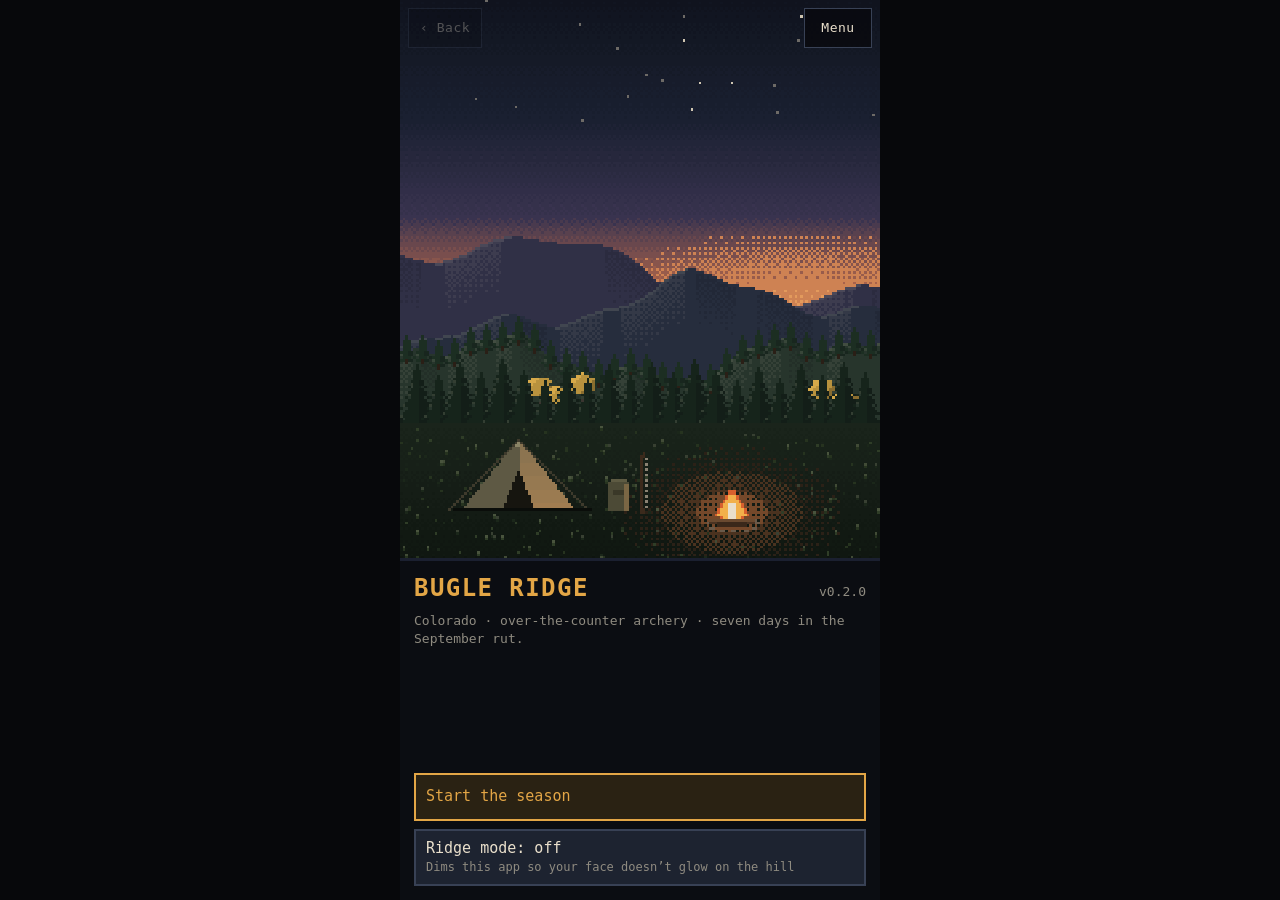
==== docs/index.html @ 1f30600f "Add Bugle Ridge v0.2.0: Colorado archery season - HTML5 canvas game in www/: glassing, stalk plannin" ====
<!doctype html>
<html lang="en">
<head>
<meta charset="utf-8">
<meta name="viewport" content="width=device-width,initial-scale=1,maximum-scale=1,user-scalable=no,viewport-fit=cover">
<meta name="theme-color" content="#07080b">
<meta name="description" content="Bugle Ridge: an offline spot-and-stalk elk hunting game. Colorado archery in the September rut.">
<meta name="mobile-web-app-capable" content="yes">
<meta name="apple-mobile-web-app-capable" content="yes">
<meta name="apple-mobile-web-app-status-bar-style" content="black">
<meta name="apple-mobile-web-app-title" content="Bugle Ridge">
<title>Bugle Ridge</title>
<link rel="manifest" href="manifest.webmanifest">
<link rel="icon" href="icons/icon-192.png">
<link rel="apple-touch-icon" href="icons/apple-touch-icon.png">
<link rel="stylesheet" href="style.css">
</head>
<body>
<div id="app">
  <canvas id="scene" width="180" height="240"></canvas>
  <div id="nav"><button class="navbtn" id="nav-back">‹ Back</button><button class="navbtn" id="nav-menu">Menu</button></div>
  <div id="hud"></div>
  <div id="overlay" hidden></div>
</div>
<script src="js/core.js"></script>
<script src="js/data.js"></script>
<script src="js/camp.js"></script>
<script src="js/glass.js"></script>
<script src="js/stalk.js"></script>
<script src="js/call.js"></script>
<script src="js/shot.js"></script>
<script src="js/range.js"></script>
<script src="js/debrief.js"></script>
<script>
BR.start();
if ('serviceWorker' in navigator && (location.protocol === 'https:' || /^(localhost|127\.0\.0\.1)$/.test(location.hostname))) {
  navigator.serviceWorker.register('sw.js').catch(() => {});
}
</script>
</body>
</html>
---- docs/style.css ----
*{box-sizing:border-box;margin:0;padding:0;-webkit-tap-highlight-color:transparent}
html,body{height:100%;background:#07080b;color:#e9dfcb;overflow:hidden;touch-action:none;user-select:none;-webkit-user-select:none;-webkit-touch-callout:none}
body{font:500 15px/1.3 "Droid Sans Mono","Roboto Mono",ui-monospace,Menlo,monospace}
[hidden]{display:none!important}
#app{position:relative;height:100%;height:100dvh;display:flex;flex-direction:column;max-width:480px;margin:0 auto}
#nav{position:absolute;top:0;left:0;right:0;z-index:5;display:flex;justify-content:space-between;padding:calc(env(safe-area-inset-top) + 8px) 8px 0;pointer-events:none}
.navbtn{pointer-events:auto;min-height:40px;min-width:68px;padding:8px 12px;font:inherit;font-size:13px;letter-spacing:.04em;color:#e9dfcb;background:rgba(7,8,11,.74);border:0;border-radius:0;box-shadow:inset 0 0 0 1px #384155}
.navbtn:active{background:#2a3244}
.navbtn:disabled{opacity:.3}
#overlay{position:absolute;inset:0;z-index:10;display:flex;flex-direction:column;justify-content:flex-end;background:rgba(4,5,8,.72)}
.sheet{display:flex;flex-direction:column;gap:8px;max-height:88%;padding:16px 14px calc(16px + env(safe-area-inset-bottom));background:#0b0d12;border-top:3px solid #e3a646;overflow:hidden}
.help p{font-size:14px;line-height:1.45;color:#d9d2c3}
.help b{color:#e3a646;font-weight:600}
.pin{display:inline-block;width:10px;height:10px;margin:0 3px 0 9px;vertical-align:-1px}
.g5{display:grid;grid-template-columns:repeat(5,1fr);gap:6px}
.g5 .btn{text-align:center;padding:8px 0;min-height:44px}
.btn.sel{box-shadow:inset 0 0 0 2px #e3a646;color:#e3a646}
#scene{display:block;flex:none;width:100%;aspect-ratio:3/4;height:auto;max-height:62vh;object-fit:cover;image-rendering:-webkit-optimize-contrast;image-rendering:crisp-edges;image-rendering:pixelated;background:#0c0f17;touch-action:none}
body.ridge #app{filter:brightness(.45)}
#hud{flex:1;min-height:0;display:flex;flex-direction:column;gap:8px;padding:12px 14px calc(14px + env(safe-area-inset-bottom));background:#0b0d12;border-top:3px solid #1b2030;overflow:hidden}
.row{display:flex;justify-content:space-between;align-items:baseline;gap:10px}
.t{font-weight:700;letter-spacing:.06em}
.dim{color:#8f8b80}.hi{color:#e3a646}.ok{color:#93a67a}.bad{color:#cf5a51}
.sm{font-size:13px}
.sp{flex:1}
.btn{display:block;width:100%;min-height:48px;padding:10px 12px;font:inherit;text-align:left;color:#e9dfcb;background:#1d2330;border:0;border-radius:0;box-shadow:inset 0 0 0 2px #384155}
.btn:active,.btn.on{background:#2a3244}
.btn.go{background:#2a2213;box-shadow:inset 0 0 0 2px #e3a646;color:#e3a646}
.btn.go:active{background:#3a2e17}
.btn.hold{text-align:center;min-height:64px;background:#141d17;box-shadow:inset 0 0 0 2px #93a67a;color:#93a67a;letter-spacing:.06em}
.btn.hold.on{background:#26382a}
.btn:disabled{opacity:.38}
.btn small{display:block;margin-top:2px;font-size:12px;color:#8f8b80}
.btn.go small{color:#b38a45}
.g2{display:grid;grid-template-columns:1fr 1fr;gap:8px}
.g2 .btn{text-align:center;padding:8px 6px;min-height:44px}
.meter{display:inline-flex;gap:3px;vertical-align:middle}
.meter i{width:14px;height:10px;background:#2a3040}
.meter i.f{background:#93a67a}.meter.warn i.f{background:#e3a646}.meter.bad i.f{background:#cf5a51}
.quote{font-size:16px;line-height:1.4}
.list{flex:1;min-height:0;overflow-y:auto;touch-action:pan-y;display:flex;flex-direction:column;gap:8px}
.tagline{font-size:13px;color:#8f8b80;line-height:1.4}
.toast{color:#e3a646}
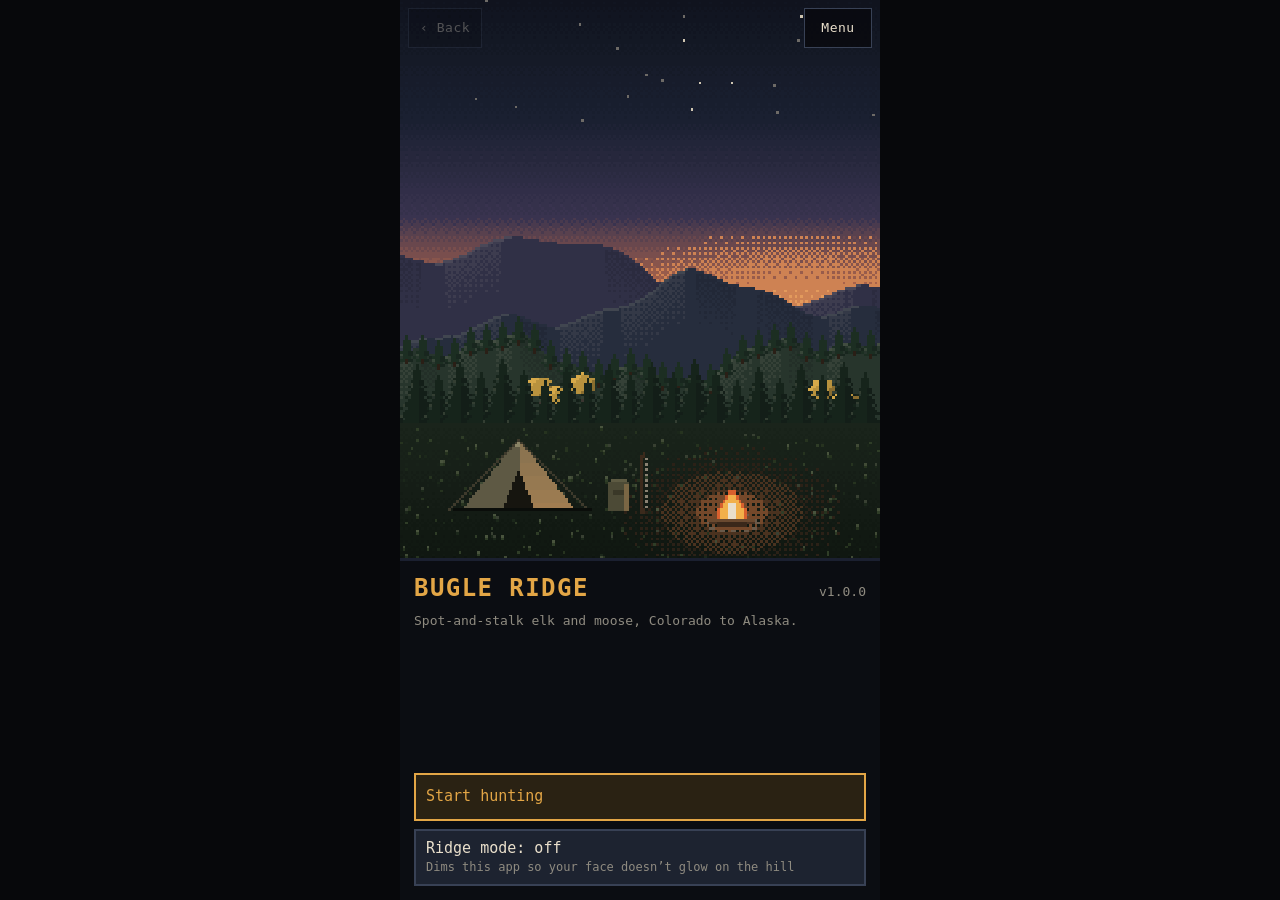
==== commit af7c9645: "Bugle Ridge 1.0: the full trail - Six chapters: Colorado archery, Colorado 2nd rifle (cow tag), Idah" ====
--- a/docs/index.html
+++ b/docs/index.html
@@ -4,7 +4,7 @@
 <meta charset="utf-8">
 <meta name="viewport" content="width=device-width,initial-scale=1,maximum-scale=1,user-scalable=no,viewport-fit=cover">
 <meta name="theme-color" content="#07080b">
-<meta name="description" content="Bugle Ridge: an offline spot-and-stalk elk hunting game. Colorado archery in the September rut.">
+<meta name="description" content="Bugle Ridge: an offline spot-and-stalk elk and moose hunting game, Colorado to Alaska.">
 <meta name="mobile-web-app-capable" content="yes">
 <meta name="apple-mobile-web-app-capable" content="yes">
 <meta name="apple-mobile-web-app-status-bar-style" content="black">
@@ -24,6 +24,9 @@
 </div>
 <script src="js/core.js"></script>
 <script src="js/data.js"></script>
+<script src="js/sprites.js"></script>
+<script src="js/animals.js"></script>
+<script src="js/season.js"></script>
 <script src="js/camp.js"></script>
 <script src="js/glass.js"></script>
 <script src="js/stalk.js"></script>
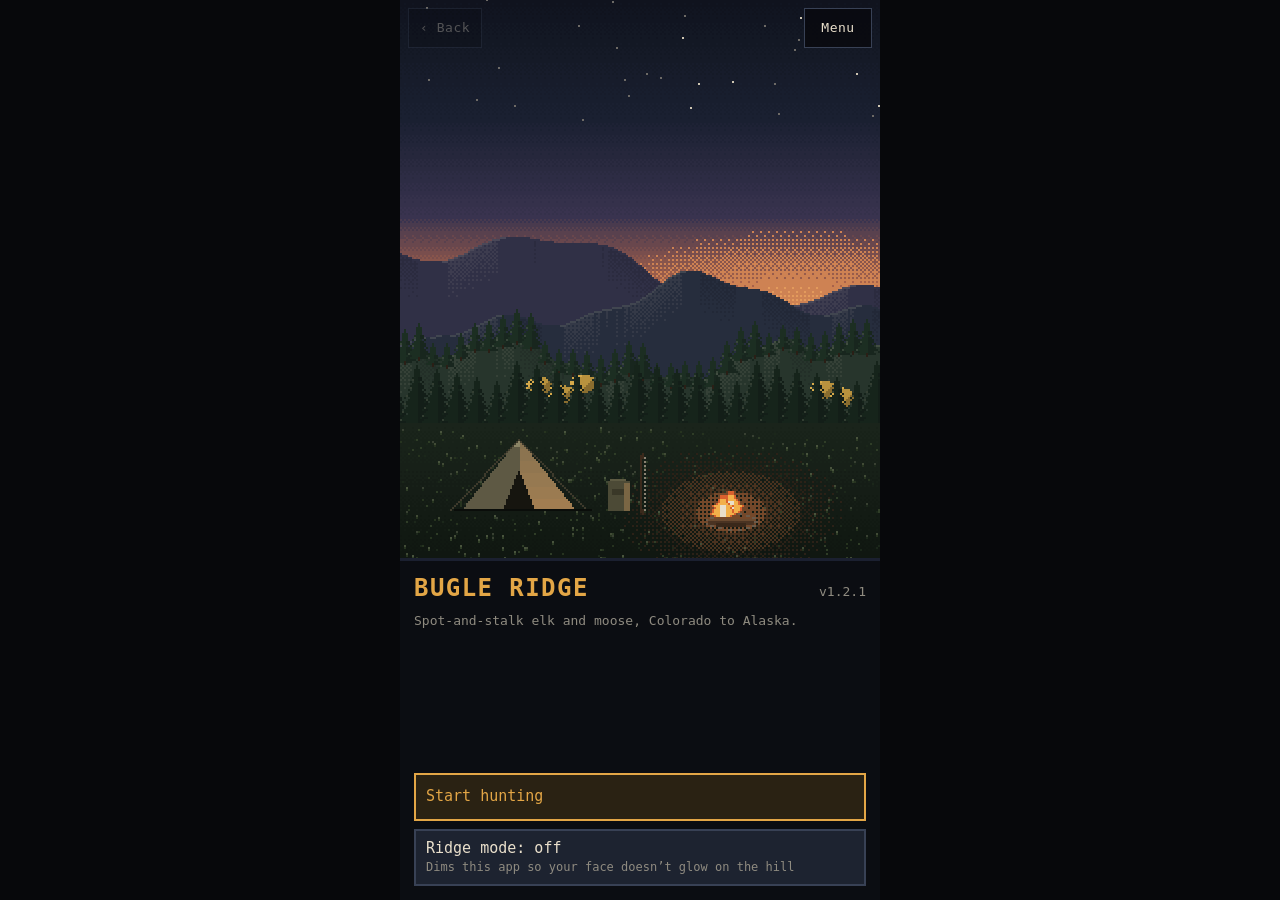
==== commit 6c354f1d: "Bugle Ridge 1.2.1: full 240x320 canvas, kill zones on range targets - The canvas bitmap was still 18" ====
--- a/docs/index.html
+++ b/docs/index.html
@@ -17,7 +17,7 @@
 </head>
 <body>
 <div id="app">
-  <canvas id="scene" width="180" height="240"></canvas>
+  <canvas id="scene" width="240" height="320"></canvas>
   <div id="nav"><button class="navbtn" id="nav-back">‹ Back</button><button class="navbtn" id="nav-menu">Menu</button></div>
   <div id="hud"></div>
   <div id="overlay" hidden></div>
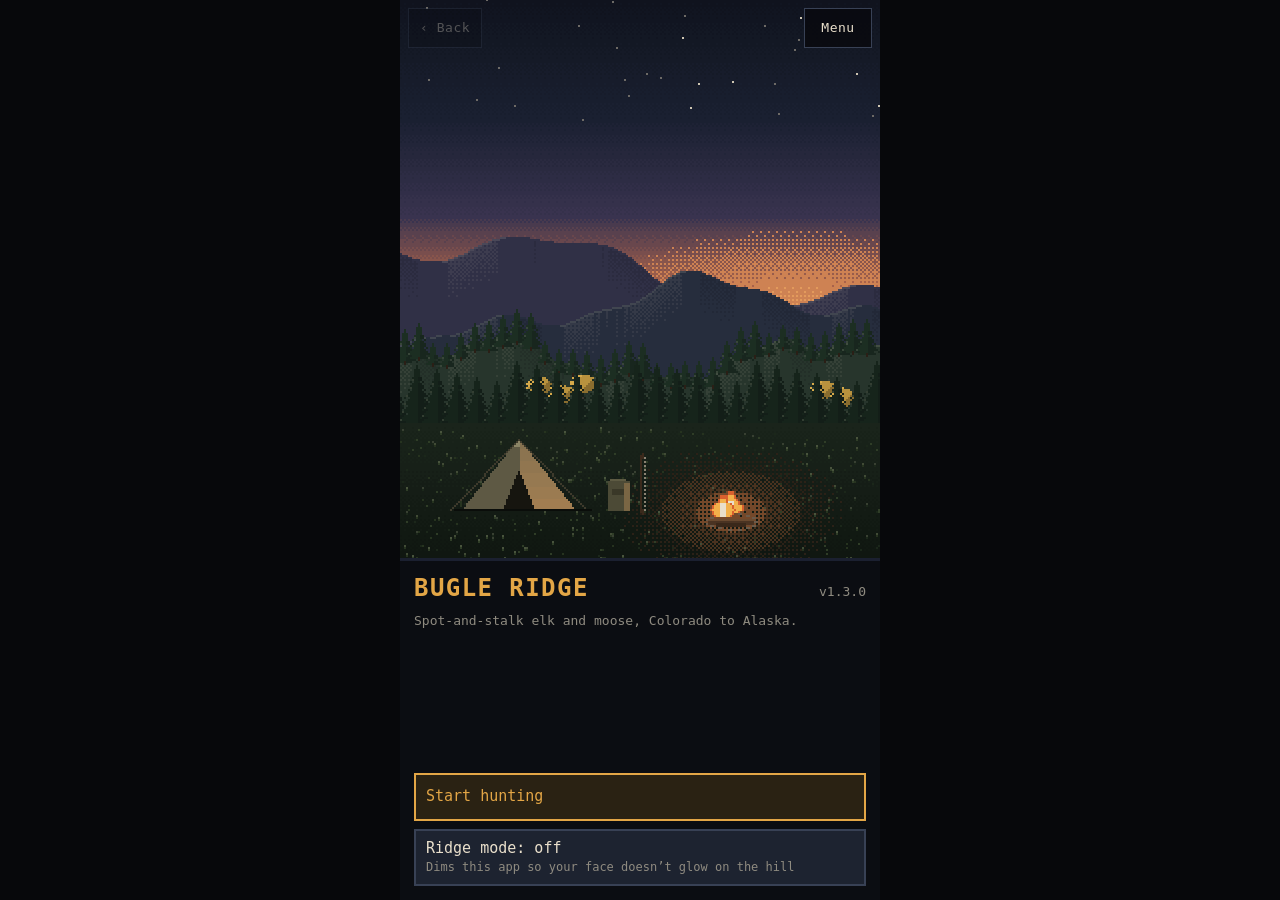
==== commit a995cf73: "Bugle Ridge 1.3.0: people drawn like the animals, native mode, 1-in-10 dysentery - people.js: Hank, " ====
--- a/docs/index.html
+++ b/docs/index.html
@@ -26,6 +26,7 @@
 <script src="js/data.js"></script>
 <script src="js/sprites.js"></script>
 <script src="js/animals.js"></script>
+<script src="js/people.js"></script>
 <script src="js/season.js"></script>
 <script src="js/camp.js"></script>
 <script src="js/glass.js"></script>
@@ -34,6 +35,7 @@
 <script src="js/shot.js"></script>
 <script src="js/range.js"></script>
 <script src="js/debrief.js"></script>
+<script src="js/native.js"></script>
 <script>
 BR.start();
 if ('serviceWorker' in navigator && (location.protocol === 'https:' || /^(localhost|127\.0\.0\.1)$/.test(location.hostname))) {
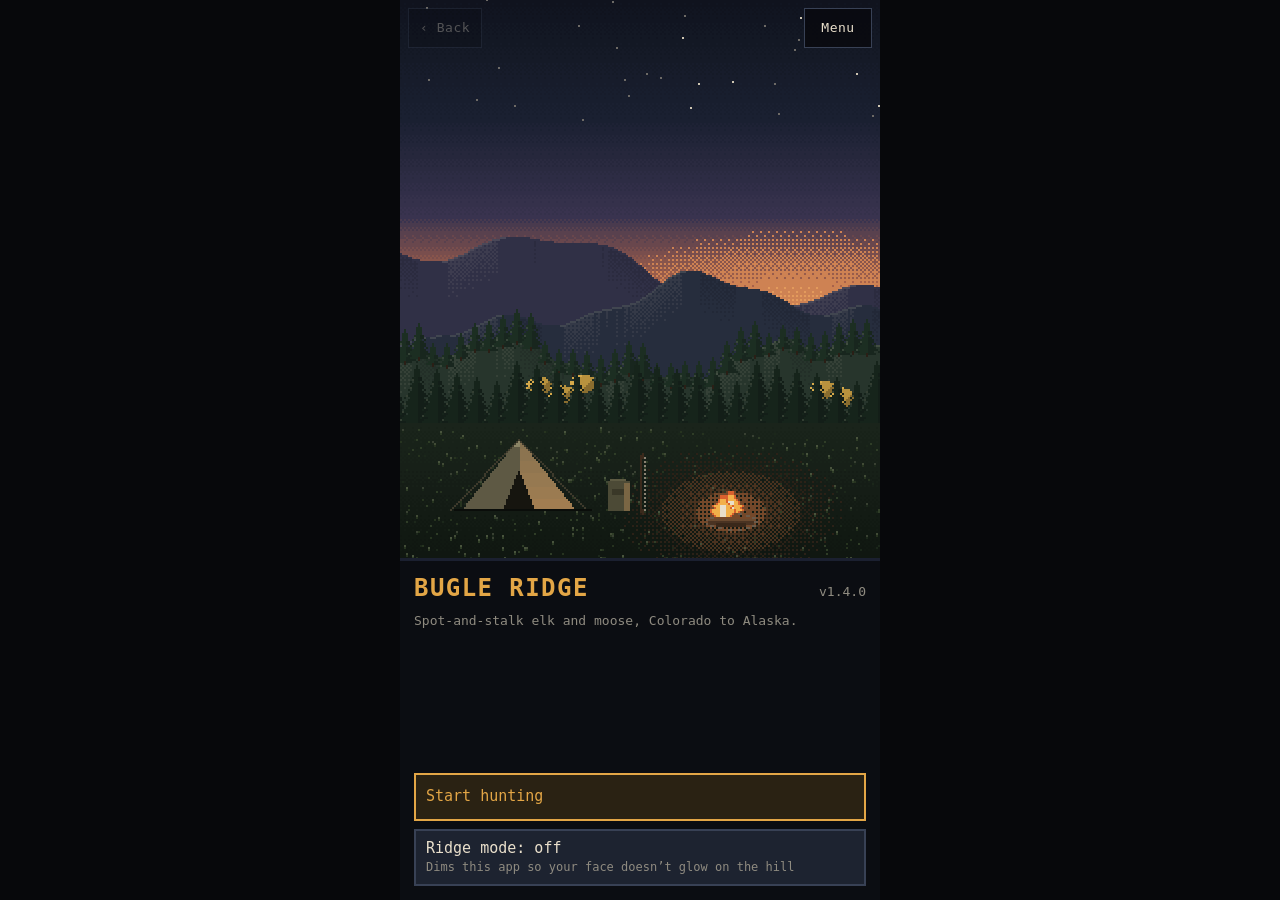
==== commit f11b88f5: "Bugle Ridge 1.4.0: Calling for Sam, and the realism pass - Epilogue is now a 7-day September archery" ====
--- a/docs/index.html
+++ b/docs/index.html
@@ -36,6 +36,7 @@
 <script src="js/range.js"></script>
 <script src="js/debrief.js"></script>
 <script src="js/native.js"></script>
+<script src="js/guide.js"></script>
 <script>
 BR.start();
 if ('serviceWorker' in navigator && (location.protocol === 'https:' || /^(localhost|127\.0\.0\.1)$/.test(location.hostname))) {
